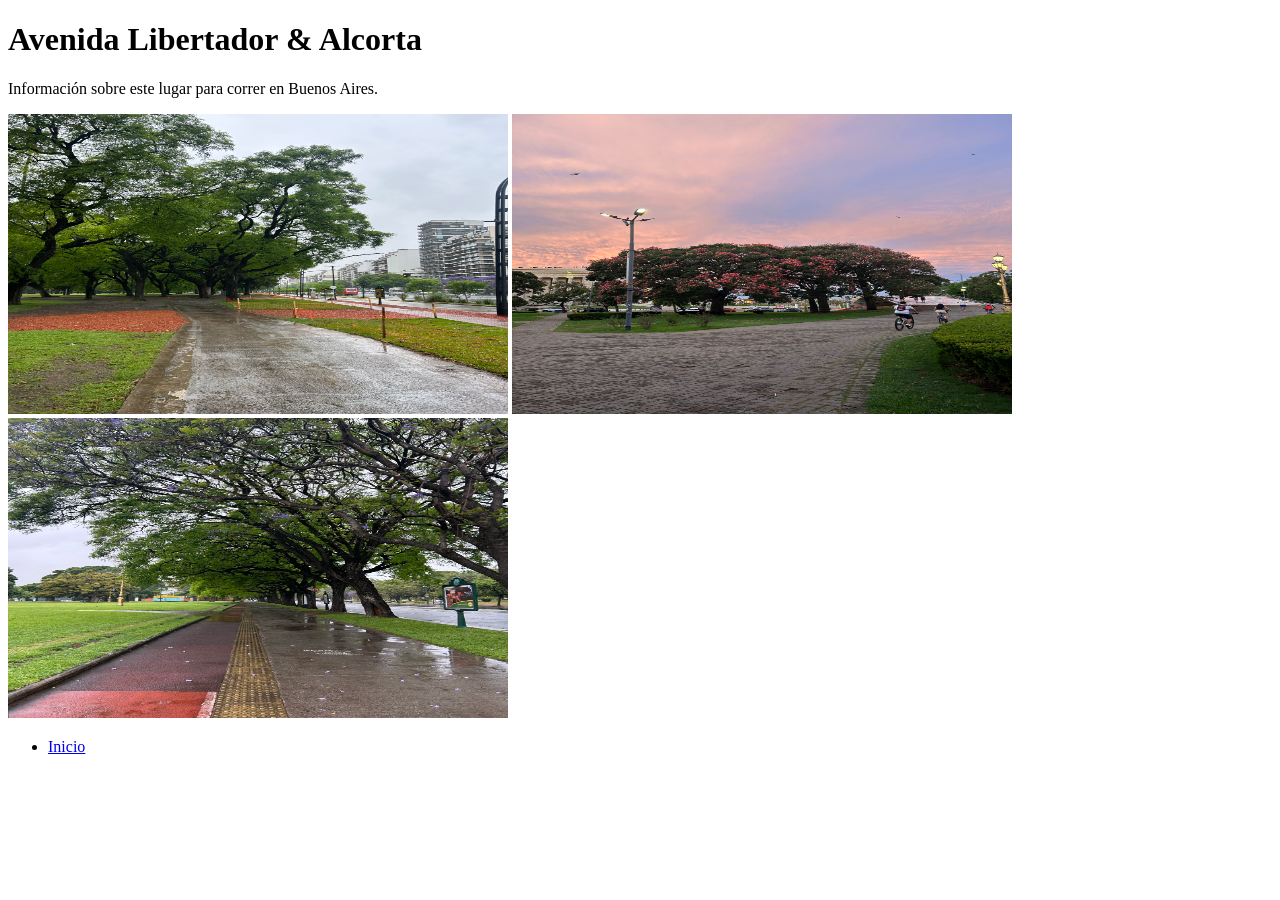
==== Libertador.html @ 620407ea "Realizacion Actividad 1" ====
<!DOCTYPE html>
<html lang="en">
<head>
    <meta charset="UTF-8">
    <meta name="viewport" content="width=device-width, initial-scale=1.0">
    <title>Avenida Libertador & Alcorta</title>
</head>
<body>
    <h1>Avenida Libertador & Alcorta</h1>
    <p>Información sobre este lugar para correr en Buenos Aires.</p>
    <img src="img\libertador.jpeg" alt="Imagen de Avenida Libertador & Alcorta" width="500" height="300">
    <img src="img\alcorta.jpeg" alt="Otra imagen de Avenida Libertador & Alcorta" width="500" height="300">
    <img src="img\alcorta1.jpeg" alt="Otra imagen de Avenida Libertador & Alcorta" width="500" height="300">
    <ul>
        <li><a href="index.html">Inicio</a></li>
    </ul>
</body>
</html>
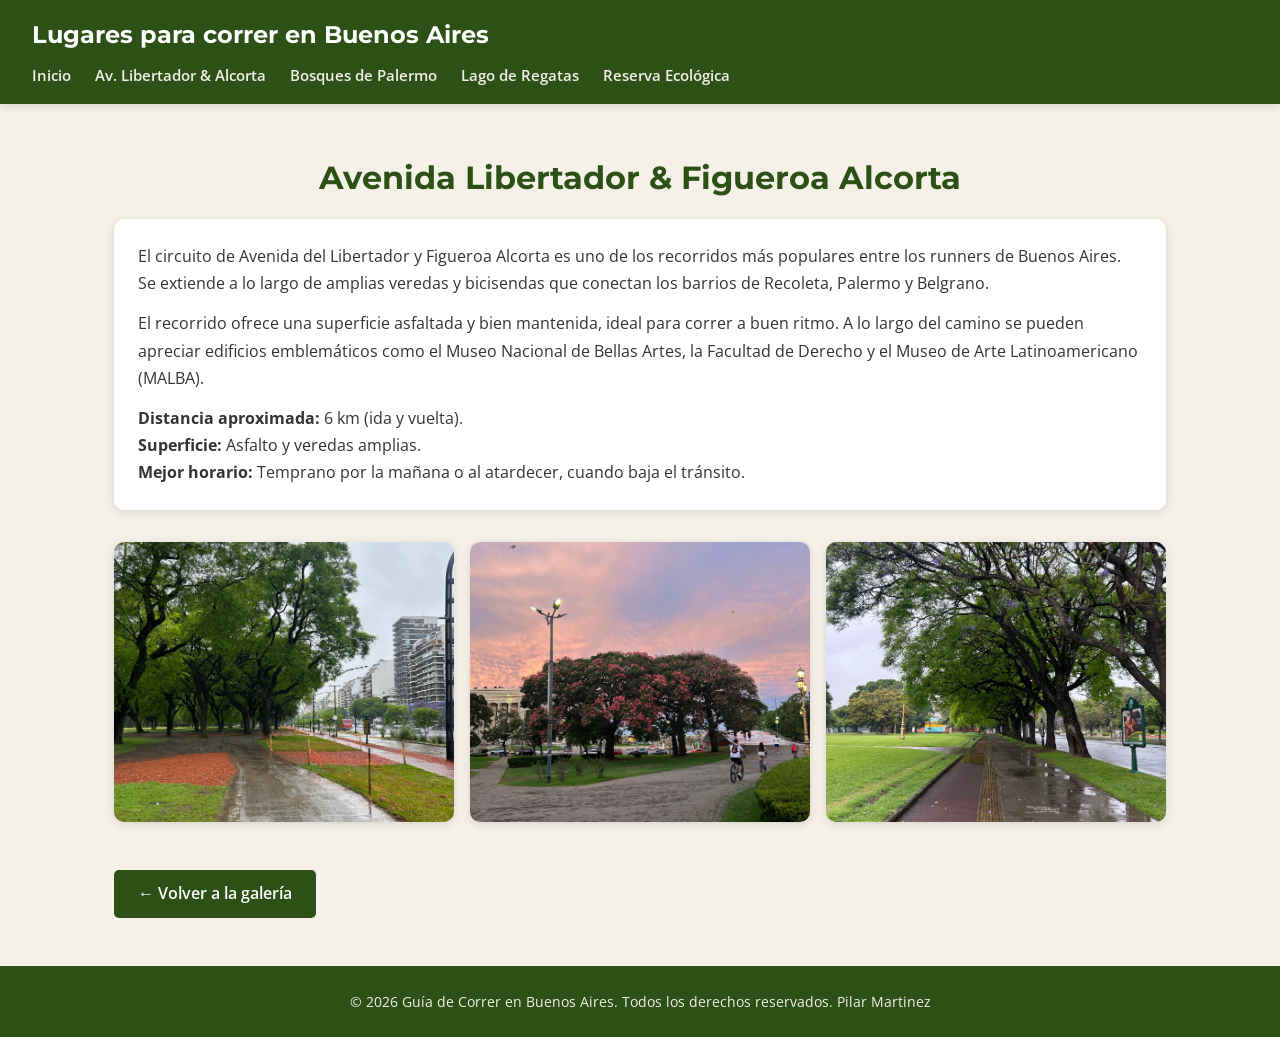
==== commit 84caac72: "Tarea 3" ====
--- a/Libertador.html
+++ b/Libertador.html
@@ -1,18 +1,59 @@
 <!DOCTYPE html>
-<html lang="en">
+<html lang="es">
 <head>
     <meta charset="UTF-8">
     <meta name="viewport" content="width=device-width, initial-scale=1.0">
-    <title>Avenida Libertador & Alcorta</title>
+    <title>Avenida Libertador &amp; Alcorta — Lugares para correr en Buenos Aires</title>
+    <link rel="stylesheet" href="css/style.css">
 </head>
 <body>
-    <h1>Avenida Libertador & Alcorta</h1>
-    <p>Información sobre este lugar para correr en Buenos Aires.</p>
-    <img src="img\libertador.jpeg" alt="Imagen de Avenida Libertador & Alcorta" width="500" height="300">
-    <img src="img\alcorta.jpeg" alt="Otra imagen de Avenida Libertador & Alcorta" width="500" height="300">
-    <img src="img\alcorta1.jpeg" alt="Otra imagen de Avenida Libertador & Alcorta" width="500" height="300">
-    <ul>
-        <li><a href="index.html">Inicio</a></li>
-    </ul>
+    <header>
+        <h1><a href="index.html">Lugares para correr en Buenos Aires</a></h1>
+        <nav>
+            <ul>
+                <li><a href="index.html">Inicio</a></li>
+                <li><a href="Libertador.html">Av. Libertador &amp; Alcorta</a></li>
+                <li><a href="Palermo.html">Bosques de Palermo</a></li>
+                <li><a href="Regatas.html">Lago de Regatas</a></li>
+                <li><a href="ReservaEcologica.html">Reserva Ecológica</a></li>
+            </ul>
+        </nav>
+    </header>
+
+    <main>
+        <section class="detalle">
+            <h1>Avenida Libertador &amp; Figueroa Alcorta</h1>
+
+            <div class="detalle-descripcion">
+                <p>
+                    El circuito de Avenida del Libertador y Figueroa Alcorta es uno de los recorridos más populares
+                    entre los runners de Buenos Aires. Se extiende a lo largo de amplias veredas y bicisendas que
+                    conectan los barrios de Recoleta, Palermo y Belgrano.
+                </p>
+                <p>
+                    El recorrido ofrece una superficie asfaltada y bien mantenida, ideal para correr a buen ritmo.
+                    A lo largo del camino se pueden apreciar edificios emblemáticos como el Museo Nacional de Bellas Artes,
+                    la Facultad de Derecho y el Museo de Arte Latinoamericano (MALBA).
+                </p>
+                <p>
+                    <strong>Distancia aproximada:</strong> 6 km (ida y vuelta). <br>
+                    <strong>Superficie:</strong> Asfalto y veredas amplias. <br>
+                    <strong>Mejor horario:</strong> Temprano por la mañana o al atardecer, cuando baja el tránsito.
+                </p>
+            </div>
+
+            <div class="detalle-imagenes">
+                <img src="img/libertador.jpeg" alt="Vista de la Avenida Libertador con árboles a los costados">
+                <img src="img/alcorta.jpeg" alt="Corredor en Avenida Figueroa Alcorta">
+                <img src="img/alcorta1.jpeg" alt="Paisaje de Avenida Alcorta al atardecer">
+            </div>
+
+            <a href="index.html" class="boton-volver">← Volver a la galería</a>
+        </section>
+    </main>
+
+    <footer>
+        <p>&copy; 2026 Guía de Correr en Buenos Aires. Todos los derechos reservados. Pilar Martinez</p>
+    </footer>
 </body>
 </html>
--- a/css/style.css
+++ b/css/style.css
@@ -0,0 +1,341 @@
+/* ===== Google Fonts ===== */
+@import url('https://fonts.googleapis.com/css2?family=Montserrat:wght@400;600;700&family=Open+Sans:wght@400;600&display=swap');
+
+/* ===== Variables CSS ===== */
+:root {
+    --verde-oscuro: #2D5016;
+    --verde-medio: #4A7C28;
+    --verde-claro: #6BA33E;
+    --crema: #F5F0E8;
+    --blanco: #FFFFFF;
+    --gris-oscuro: #333333;
+    --gris-medio: #666666;
+    --sombra: 0 2px 8px rgba(0, 0, 0, 0.12);
+    --sombra-hover: 0 6px 20px rgba(0, 0, 0, 0.18);
+    --radio: 10px;
+    --transicion: 0.3s ease;
+}
+
+/* ===== Reset y base ===== */
+*,
+*::before,
+*::after {
+    margin: 0;
+    padding: 0;
+    box-sizing: border-box;
+}
+
+body {
+    font-family: 'Open Sans', sans-serif;
+    background-color: var(--crema);
+    color: var(--gris-oscuro);
+    line-height: 1.6;
+    min-height: 100vh;
+    display: flex;
+    flex-direction: column;
+}
+
+img {
+    max-width: 100%;
+    height: auto;
+    display: block;
+}
+
+a {
+    text-decoration: none;
+    color: var(--verde-medio);
+    transition: color var(--transicion);
+}
+
+a:hover {
+    color: var(--verde-claro);
+}
+
+/* ===== Header ===== */
+header {
+    background-color: var(--verde-oscuro);
+    color: var(--blanco);
+    padding: 1rem 2rem;
+    position: sticky;
+    top: 0;
+    z-index: 100;
+    box-shadow: var(--sombra);
+}
+
+header h1 {
+    font-family: 'Montserrat', sans-serif;
+    font-size: 1.5rem;
+    font-weight: 700;
+    margin-bottom: 0.5rem;
+}
+
+header h1 a {
+    color: var(--blanco);
+    text-decoration: none;
+}
+
+header h1 a:hover {
+    color: var(--crema);
+}
+
+nav ul {
+    list-style: none;
+    display: flex;
+    gap: 1.5rem;
+    flex-wrap: wrap;
+}
+
+nav ul li a {
+    color: var(--crema);
+    font-size: 0.95rem;
+    font-weight: 600;
+    padding: 0.3rem 0;
+    border-bottom: 2px solid transparent;
+    transition: border-color var(--transicion), color var(--transicion);
+}
+
+nav ul li a:hover {
+    color: var(--blanco);
+    border-bottom-color: var(--verde-claro);
+}
+
+/* ===== Hero (página principal) ===== */
+.hero {
+    background-color: var(--verde-oscuro);
+    color: var(--blanco);
+    text-align: center;
+    padding: 3rem 2rem;
+}
+
+.hero h2 {
+    font-family: 'Montserrat', sans-serif;
+    font-size: 2.2rem;
+    font-weight: 700;
+    margin-bottom: 0.5rem;
+}
+
+.hero .autor {
+    font-size: 1.1rem;
+    font-style: italic;
+    margin-bottom: 1rem;
+    opacity: 0.9;
+}
+
+.hero .descripcion {
+    font-size: 1.05rem;
+    max-width: 700px;
+    margin: 0 auto 1.5rem;
+    line-height: 1.7;
+}
+
+.hero img {
+    max-width: 500px;
+    margin: 0 auto;
+    border-radius: var(--radio);
+    box-shadow: var(--sombra);
+}
+
+/* ===== Main ===== */
+main {
+    flex: 1;
+    max-width: 1100px;
+    width: 100%;
+    margin: 0 auto;
+    padding: 2rem 1.5rem;
+}
+
+/* ===== Sección de galería ===== */
+.galeria {
+    padding: 1rem 0;
+}
+
+.galeria h2 {
+    font-family: 'Montserrat', sans-serif;
+    font-size: 1.8rem;
+    text-align: center;
+    color: var(--verde-oscuro);
+    margin-bottom: 2rem;
+}
+
+.galeria-grid {
+    display: grid;
+    grid-template-columns: repeat(auto-fill, minmax(250px, 1fr));
+    gap: 1.5rem;
+}
+
+/* ===== Tarjetas ===== */
+.tarjeta {
+    background-color: var(--blanco);
+    border-radius: var(--radio);
+    box-shadow: var(--sombra);
+    overflow: hidden;
+    transition: transform var(--transicion), box-shadow var(--transicion);
+}
+
+.tarjeta:hover {
+    transform: translateY(-5px);
+    box-shadow: var(--sombra-hover);
+}
+
+.tarjeta img {
+    width: 100%;
+    height: 200px;
+    object-fit: cover;
+}
+
+.tarjeta-contenido {
+    padding: 1.2rem;
+}
+
+.tarjeta-contenido h3 {
+    font-family: 'Montserrat', sans-serif;
+    font-size: 1.2rem;
+    color: var(--verde-oscuro);
+    margin-bottom: 0.5rem;
+}
+
+.tarjeta-contenido p {
+    font-size: 0.9rem;
+    color: var(--gris-medio);
+    margin-bottom: 1rem;
+    line-height: 1.5;
+}
+
+.tarjeta-contenido a {
+    display: inline-block;
+    background-color: var(--verde-medio);
+    color: var(--blanco);
+    padding: 0.5rem 1.2rem;
+    border-radius: 5px;
+    font-weight: 600;
+    font-size: 0.9rem;
+    transition: background-color var(--transicion);
+}
+
+.tarjeta-contenido a:hover {
+    background-color: var(--verde-claro);
+    color: var(--blanco);
+}
+
+/* ===== Página de detalle (elementos) ===== */
+.detalle {
+    padding: 1rem 0;
+}
+
+.detalle h1 {
+    font-family: 'Montserrat', sans-serif;
+    font-size: 2rem;
+    color: var(--verde-oscuro);
+    margin-bottom: 1rem;
+    text-align: center;
+}
+
+.detalle-descripcion {
+    background-color: var(--blanco);
+    padding: 1.5rem;
+    border-radius: var(--radio);
+    box-shadow: var(--sombra);
+    margin-bottom: 2rem;
+    line-height: 1.7;
+}
+
+.detalle-descripcion p {
+    margin-bottom: 0.8rem;
+}
+
+.detalle-descripcion p:last-child {
+    margin-bottom: 0;
+}
+
+.detalle-imagenes {
+    display: grid;
+    grid-template-columns: repeat(auto-fill, minmax(300px, 1fr));
+    gap: 1rem;
+    margin-bottom: 2rem;
+}
+
+.detalle-imagenes img {
+    width: 100%;
+    height: 280px;
+    object-fit: cover;
+    border-radius: var(--radio);
+    box-shadow: var(--sombra);
+    transition: transform var(--transicion);
+}
+
+.detalle-imagenes img:hover {
+    transform: scale(1.02);
+}
+
+/* ===== Botón volver ===== */
+.boton-volver {
+    display: inline-block;
+    background-color: var(--verde-oscuro);
+    color: var(--blanco);
+    padding: 0.7rem 1.5rem;
+    border-radius: 5px;
+    font-weight: 600;
+    font-size: 1rem;
+    transition: background-color var(--transicion);
+    margin-top: 1rem;
+}
+
+.boton-volver:hover {
+    background-color: var(--verde-medio);
+    color: var(--blanco);
+}
+
+/* ===== Footer ===== */
+footer {
+    background-color: var(--verde-oscuro);
+    color: var(--crema);
+    text-align: center;
+    padding: 1.5rem 2rem;
+    margin-top: auto;
+    font-size: 0.9rem;
+}
+
+/* ===== Responsive ===== */
+@media (max-width: 768px) {
+    header {
+        padding: 1rem;
+    }
+
+    header h1 {
+        font-size: 1.2rem;
+    }
+
+    nav ul {
+        flex-direction: column;
+        gap: 0.5rem;
+    }
+
+    .hero h2 {
+        font-size: 1.6rem;
+    }
+
+    .hero img {
+        max-width: 100%;
+    }
+
+    main {
+        padding: 1.5rem 1rem;
+    }
+
+    .galeria h2 {
+        font-size: 1.4rem;
+    }
+
+    .galeria-grid {
+        grid-template-columns: 1fr;
+    }
+
+    .detalle h1 {
+        font-size: 1.5rem;
+    }
+
+    .detalle-imagenes {
+        grid-template-columns: 1fr;
+    }
+}
+
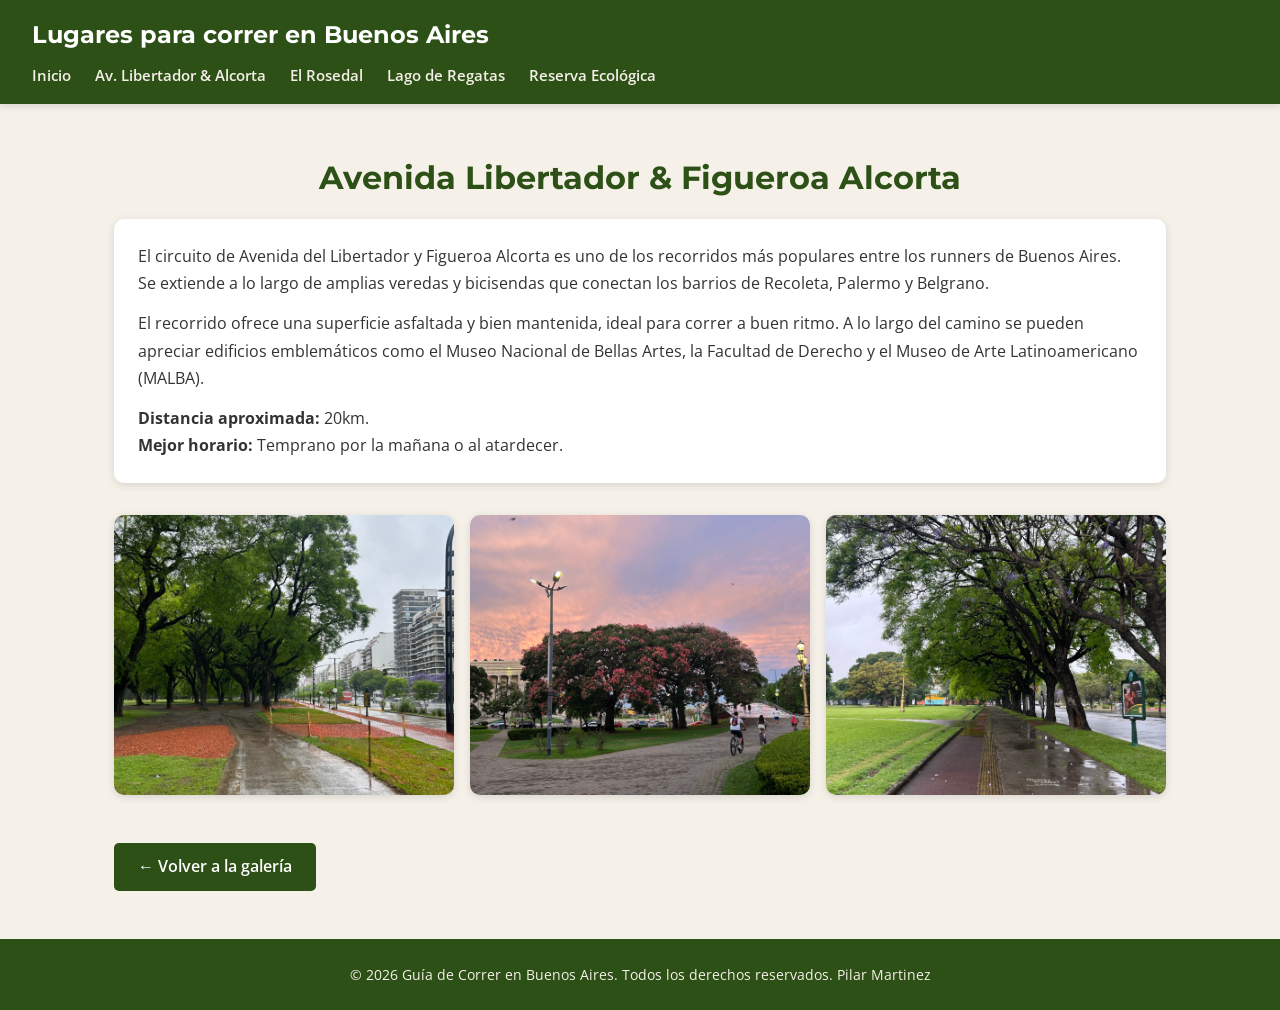
==== commit 470d8195: "Actividad 3" ====
--- a/Libertador.html
+++ b/Libertador.html
@@ -13,7 +13,7 @@
             <ul>
                 <li><a href="index.html">Inicio</a></li>
                 <li><a href="Libertador.html">Av. Libertador &amp; Alcorta</a></li>
-                <li><a href="Palermo.html">Bosques de Palermo</a></li>
+                <li><a href="Rosedal.html">El Rosedal</a></li>
                 <li><a href="Regatas.html">Lago de Regatas</a></li>
                 <li><a href="ReservaEcologica.html">Reserva Ecológica</a></li>
             </ul>
@@ -36,9 +36,8 @@
                     la Facultad de Derecho y el Museo de Arte Latinoamericano (MALBA).
                 </p>
                 <p>
-                    <strong>Distancia aproximada:</strong> 6 km (ida y vuelta). <br>
-                    <strong>Superficie:</strong> Asfalto y veredas amplias. <br>
-                    <strong>Mejor horario:</strong> Temprano por la mañana o al atardecer, cuando baja el tránsito.
+                    <strong>Distancia aproximada:</strong> 20km. <br>
+                    <strong>Mejor horario:</strong> Temprano por la mañana o al atardecer.
                 </p>
             </div>
 
